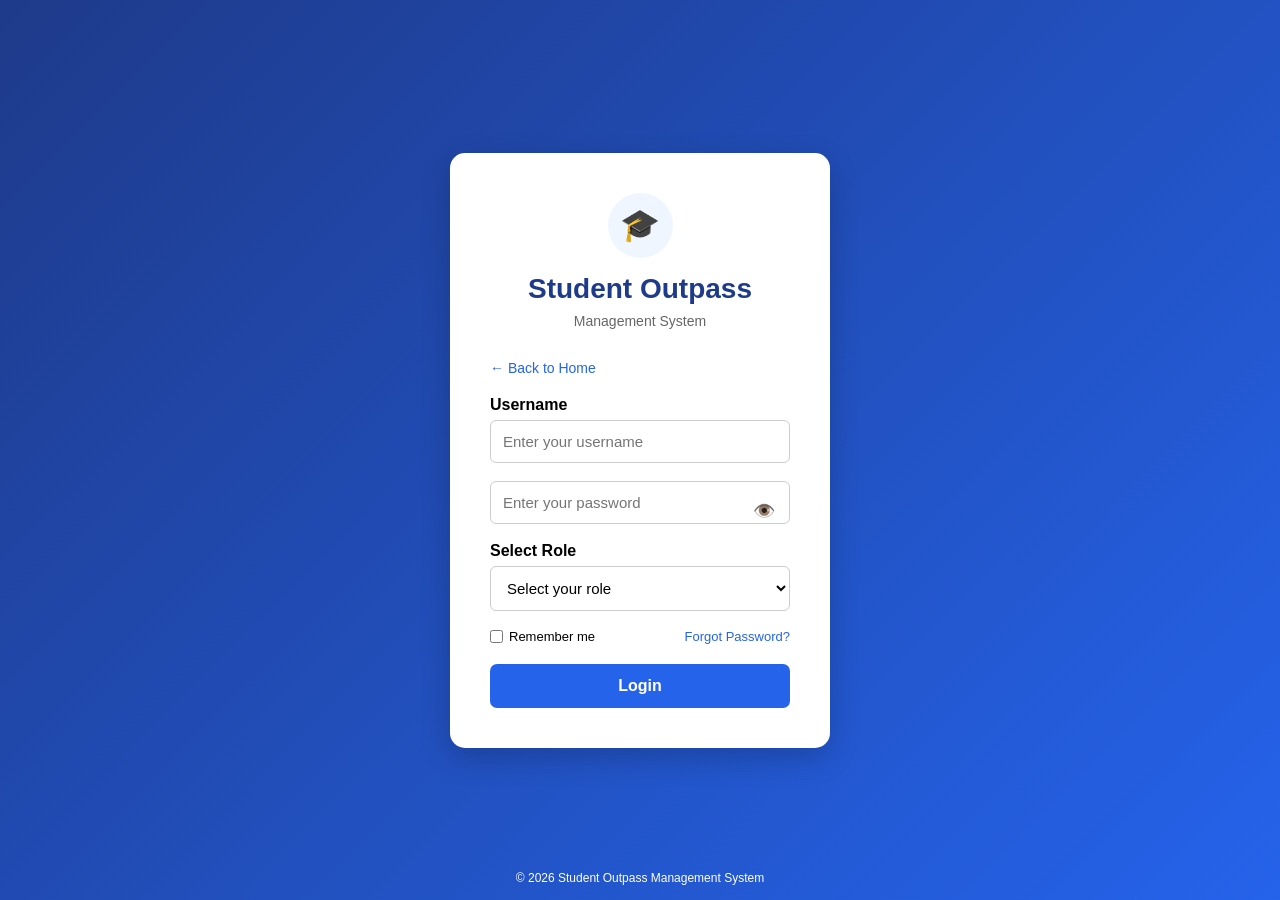
==== Frontend/home/index.html @ 983e110a "Add student outpass management system frontend" ====
<!DOCTYPE html>
<html lang="en">

<head>
    <meta charset="UTF-8">
    <meta name="viewport" content="width=device-width, initial-scale=1.0">

    <title>Student Outpass Management System</title>

    <link rel="stylesheet" href="style.css">
</head>

<body>

    <div class="login-box">
       

    <div class="logo">
        🎓
    </div>

    <h1>Student Outpass</h1>

    <p>Management System</p>
    <!-- Back to Home -->
            <a href="home.html" class="back-home">
                ← Back to Home
            </a>
            <form id="loginForm">

                <label for="username">Username</label>
                <input 
                    type="text" 
                    id="username" 
                    placeholder="Enter your username"
                >
<small id="usernameError" class="error"></small>
                <div class="password-container">

    <input 
        type="password"
        id="password"
        placeholder="Enter your password"
    >

    <button type="button" id="togglePassword">
        👁️
    </button>

</div>
                <small id="passwordError" class="error"></small>
                <label for="role">Select Role</label>

<select id="role">
    <option value="">Select your role</option>
    <option value="student">Student</option>
    <option value="mentor">Mentor</option>
    <option value="faculty">Faculty</option>
    <option value="hod">HOD</option>
    <option value="admin">Admin</option>
</select>
<small id="roleError" class="error"></small>
<div class="login-options">

    <label class="remember">
        <input type="checkbox" id="remember">
        Remember me
    </label>

    <a href="#" class="forgot-password">
        Forgot Password?
    </a>

</div>

                <button type="submit">Login</button>

            </form>

        </div>

    </div>
 <footer>
    © 2026 Student Outpass Management System
</footer>

</body>

</html>
---- Frontend/home/style.css ----
/* Remove default spacing */
* {
    margin: 0;
    padding: 0;
    box-sizing: border-box;
}

/* Full page */

    body {
    font-family: Arial, sans-serif;
    min-height: 100vh;

    display: flex;
    justify-content: center;
    align-items: center;

    background: linear-gradient(135deg, #1e3a8a, #2563eb);
}

/* Outer container */
.login-container {
    width: 100%;
    display: flex;
    justify-content: center;
    align-items: center;
}

/* Login box */
.login-box {
    width: 380px;
    padding: 40px;

    background: white;

    border-radius: 15px;

    box-shadow: 0 10px 30px rgba(0, 0, 0, 0.2);
}

/* Heading */
.login-box h1 {
    text-align: center;
    margin-bottom: 8px;
    color: #1e3a8a;
    font-size: 28px;
}


/* Description */
.login-box p {
    text-align: center;
    margin-bottom: 30px;
    color: #666;
    font-size: 14px;
}

/* Labels */
.login-box label {
    display: block;
    margin-bottom: 6px;
    font-weight: bold;
}

/* Input fields */
.login-box input {
    width: 100%;
    padding: 12px;

    margin-bottom: 18px;

    border: 1px solid #ccc;
    border-radius: 6px;

    font-size: 15px;
}

/* Input focus */
.login-box input:focus {
    outline: none;
    border-color: #2563eb;
}

/* Login button */
.login-box button {
    width: 100%;
    padding: 13px;

    border: none;
    border-radius: 7px;

    background: #2563eb;
    color: white;

    font-size: 16px;
    font-weight: bold;

    cursor: pointer;

    transition: 0.3s;
}

.login-box button:hover {
    background: #1e3a8a;
    transform: translateY(-2px);
}
.login-box select {
    width: 100%;
    padding: 12px;

    margin-bottom: 18px;

    border: 1px solid #ccc;
    border-radius: 6px;

    font-size: 15px;
    background: white;
}
.login-options {
    display: flex;
    justify-content: space-between;
    align-items: center;

    margin-bottom: 20px;

    font-size: 13px;
}

.remember {
    display: flex !important;
    align-items: center;
    gap: 6px;
    margin: 0 !important;
    font-weight: normal !important;
}

.remember input {
    width: auto !important;
    margin: 0 !important;
}

.forgot-password {
    color: #2563eb;
    text-decoration: none;
}

.forgot-password:hover {
    text-decoration: underline;
}
.error {
    display: block;
    color: #dc2626;
    font-size: 12px;
    margin-top: -12px;
    margin-bottom: 12px;
}
.password-container {
    position: relative;
    width: 100%;
}

.password-container input {
    padding-right: 45px;
}

#togglePassword {
    position: absolute;

    right: 10px;
    top: 50%;

    transform: translateY(-50%);

    width: auto;
    padding: 5px;

    background: transparent;
    color: #333;

    border: none;

    font-size: 18px;
}

.password-container {
    position: relative;
    width: 100%;
}

.password-container input {
    padding-right: 45px;
}

#togglePassword {
    position: absolute;

    right: 10px;
    top: 50%;

    transform: translateY(-50%);

    width: auto;
    padding: 5px;

    background: transparent;
    color: #333;

    border: none;

    font-size: 18px;
}

#togglePassword:hover {
    background: transparent;
    transform: translateY(-50%);
}
.login-box button {
    width: 100%;
}
.logo {
    width: 65px;
    height: 65px;

    margin: 0 auto 15px;

    display: flex;
    justify-content: center;
    align-items: center;

    background: #eff6ff;

    border-radius: 50%;

    font-size: 32px;
}

footer {
    position: fixed;
    bottom: 15px;

    width: 100%;

    text-align: center;

    color: white;

    font-size: 12px;
}
@media (max-width: 500px) {

    .login-box {
        width: 90%;
        padding: 30px 25px;
    }

    .login-box h1 {
        font-size: 24px;
    }

    footer {
        font-size: 11px;
    }
}
.back-home {
    display: inline-block;

    margin-bottom: 20px;

    color: #2563eb;

    text-decoration: none;

    font-size: 14px;
}

.back-home:hover {
    text-decoration: underline;
}
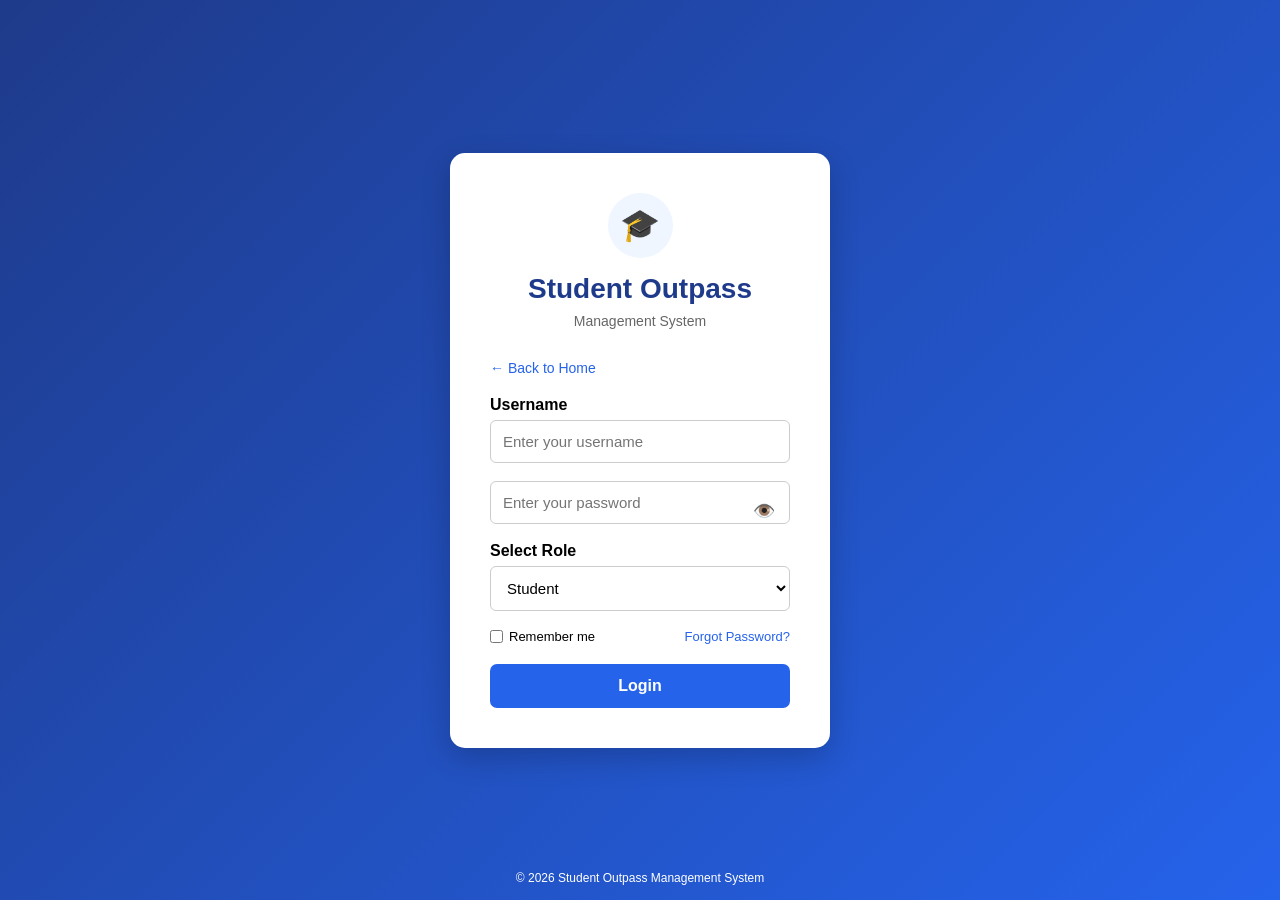
==== commit b7565dcd: "added  changes" ====
--- a/Frontend/home/index.html
+++ b/Frontend/home/index.html
@@ -9,9 +9,7 @@
 
     <link rel="stylesheet" href="style.css">
 </head>
-
 <body>
-
     <div class="login-box">
        
 
@@ -52,7 +50,6 @@
                 <label for="role">Select Role</label>
 
 <select id="role">
-    <option value="">Select your role</option>
     <option value="student">Student</option>
     <option value="mentor">Mentor</option>
     <option value="faculty">Faculty</option>
@@ -83,7 +80,7 @@
  <footer>
     © 2026 Student Outpass Management System
 </footer>
-
+<script src="login.js"></script>
 </body>
 
 </html>
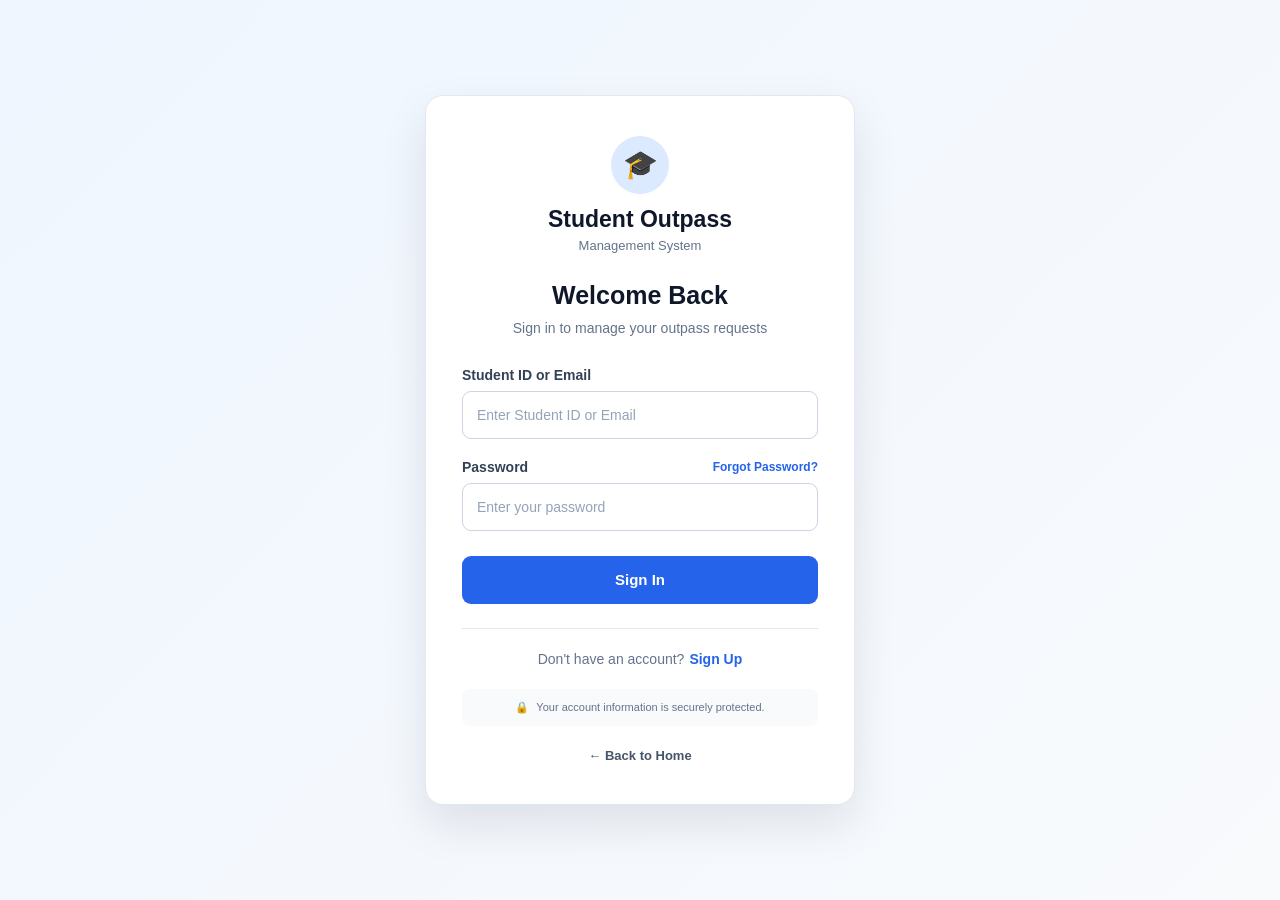
==== commit 25f8594b: "add fastapi" ====
--- a/Frontend/home/index.html
+++ b/Frontend/home/index.html
@@ -3,84 +3,171 @@
 
 <head>
     <meta charset="UTF-8">
-    <meta name="viewport" content="width=device-width, initial-scale=1.0">
 
-    <title>Student Outpass Management System</title>
-
-    <link rel="stylesheet" href="style.css">
-</head>
-<body>
-    <div class="login-box">
-       
-
-    <div class="logo">
-        🎓
-    </div>
-
-    <h1>Student Outpass</h1>
-
-    <p>Management System</p>
-    <!-- Back to Home -->
-            <a href="home.html" class="back-home">
-                ← Back to Home
-            </a>
-            <form id="loginForm">
-
-                <label for="username">Username</label>
-                <input 
-                    type="text" 
-                    id="username" 
-                    placeholder="Enter your username"
-                >
-<small id="usernameError" class="error"></small>
-                <div class="password-container">
-
-    <input 
-        type="password"
-        id="password"
-        placeholder="Enter your password"
+    <meta
+        name="viewport"
+        content="width=device-width, initial-scale=1.0"
     >
 
-    <button type="button" id="togglePassword">
-        👁️
-    </button>
+    <meta
+        name="description"
+        content="Student Outpass Management System - Student Login"
+    >
 
-</div>
-                <small id="passwordError" class="error"></small>
-                <label for="role">Select Role</label>
+    <title>Student Login | Outpass Management System</title>
 
-<select id="role">
-    <option value="student">Student</option>
-    <option value="mentor">Mentor</option>
-    <option value="faculty">Faculty</option>
-    <option value="hod">HOD</option>
-    <option value="admin">Admin</option>
-</select>
-<small id="roleError" class="error"></small>
-<div class="login-options">
+    <link
+        rel="stylesheet"
+        href="style.css"
+    >
+</head>
 
-    <label class="remember">
-        <input type="checkbox" id="remember">
-        Remember me
-    </label>
+<body>
 
-    <a href="#" class="forgot-password">
-        Forgot Password?
-    </a>
+    <main class="auth-page">
 
-</div>
+        <section class="auth-card" aria-labelledby="login-title">
 
-                <button type="submit">Login</button>
+            <!-- Logo / Brand -->
+            <div class="brand">
+
+                <div class="brand-icon" aria-hidden="true">
+                    🎓
+                </div>
+
+                <h1>
+                    Student Outpass
+                </h1>
+
+                <p>
+                    Management System
+                </p>
+
+            </div>
+
+
+            <!-- Login Heading -->
+            <div class="auth-heading">
+
+                <h2 id="login-title">
+                    Welcome Back
+                </h2>
+
+                <p>
+                    Sign in to manage your outpass requests
+                </p>
+
+            </div>
+
+
+            <!-- Login Form -->
+            <form id="loginForm" novalidate>
+
+                <!-- Student ID / Email -->
+                <div class="form-group">
+
+                    <label for="identifier">
+                        Student ID or Email
+                    </label>
+
+                    <input
+                        type="text"
+                        id="identifier"
+                        name="identifier"
+                        placeholder="Enter Student ID or Email"
+                        autocomplete="username"
+                        required
+                    >
+
+                </div>
+
+
+                <!-- Password -->
+                <div class="form-group">
+
+                    <div class="password-label-row">
+
+                        <label for="password">
+                            Password
+                        </label>
+
+                        <a
+                            href="forgot-password.html"
+                            class="forgot-link"
+                        >
+                            Forgot Password?
+                        </a>
+
+                    </div>
+
+                    <input
+                        type="password"
+                        id="password"
+                        name="password"
+                        placeholder="Enter your password"
+                        autocomplete="current-password"
+                        required
+                    >
+
+                </div>
+
+
+                <!-- Sign In -->
+                <button
+                    type="submit"
+                    class="signin-btn"
+                >
+                    Sign In
+                </button>
 
             </form>
 
-        </div>
 
-    </div>
- <footer>
-    © 2026 Student Outpass Management System
-</footer>
-<script src="login.js"></script>
+            <!-- Sign Up -->
+            <div class="signup-section">
+
+                <span>
+                    Don't have an account?
+                </span>
+
+                <a
+                    href="signup.html"
+                    class="signup-link"
+                >
+                    Sign Up
+                </a>
+
+            </div>
+
+
+            <!-- Security Information -->
+            <div class="security-note">
+
+                <span aria-hidden="true">🔒</span>
+
+                <span>
+                    Your account information is securely protected.
+                </span>
+
+            </div>
+
+
+            <!-- Back to Home -->
+            <div class="back-home">
+
+                <a href="home.html">
+                    ← Back to Home
+                </a>
+
+            </div>
+
+        </section>
+
+    </main>
+
+
+    <script src="login.js"></script>
+
 </body>
 
 </html>
--- a/Frontend/home/style.css
+++ b/Frontend/home/style.css
@@ -1,279 +1,498 @@
-
-/* Remove default spacing */
+/* ============================================================
+   GLOBAL RESET
+   ============================================================ */
+
 * {
     margin: 0;
     padding: 0;
     box-sizing: border-box;
 }
 
-/* Full page */
-
-    body {
-    font-family: Arial, sans-serif;
+
+/* ============================================================
+   ROOT
+   ============================================================ */
+
+:root {
+    --primary: #2563eb;
+    --primary-dark: #1d4ed8;
+    --background: #f1f5f9;
+    --card: #ffffff;
+    --text: #0f172a;
+    --muted: #64748b;
+    --border: #cbd5e1;
+    --danger: #dc2626;
+    --success: #16a34a;
+}
+
+
+/* ============================================================
+   BODY
+   ============================================================ */
+
+body {
     min-height: 100vh;
 
+    font-family:
+        Arial,
+        Helvetica,
+        sans-serif;
+
+    background:
+        linear-gradient(
+            135deg,
+            #eff6ff,
+            #f8fafc
+        );
+
+    color: var(--text);
+}
+
+
+/* ============================================================
+   AUTH PAGE
+   ============================================================ */
+
+.auth-page {
+    min-height: 100vh;
+
     display: flex;
+
     justify-content: center;
+
     align-items: center;
 
-    background: linear-gradient(135deg, #1e3a8a, #2563eb);
-}
-
-/* Outer container */
-.login-container {
+    padding: 30px 20px;
+}
+
+
+/* ============================================================
+   AUTH CARD
+   ============================================================ */
+
+.auth-card {
     width: 100%;
+    max-width: 430px;
+
+    background: var(--card);
+
+    padding: 40px 36px;
+
+    border-radius: 18px;
+
+    border: 1px solid #e2e8f0;
+
+    box-shadow:
+        0 20px 45px rgba(15, 23, 42, 0.10);
+
+    animation: cardAppear 0.45s ease;
+}
+
+
+/* ============================================================
+   CARD ANIMATION
+   ============================================================ */
+
+@keyframes cardAppear {
+
+    from {
+        opacity: 0;
+        transform: translateY(15px);
+    }
+
+    to {
+        opacity: 1;
+        transform: translateY(0);
+    }
+}
+
+
+/* ============================================================
+   BRAND
+   ============================================================ */
+
+.brand {
+    text-align: center;
+
+    margin-bottom: 28px;
+}
+
+
+.brand-icon {
+    width: 58px;
+    height: 58px;
+
+    margin: 0 auto 12px;
+
     display: flex;
+
+    align-items: center;
     justify-content: center;
+
+    background: #dbeafe;
+
+    border-radius: 50%;
+
+    font-size: 28px;
+}
+
+
+.brand h1 {
+    font-size: 23px;
+
+    font-weight: 700;
+
+    color: var(--text);
+}
+
+
+.brand p {
+    margin-top: 5px;
+
+    font-size: 13px;
+
+    color: var(--muted);
+}
+
+
+/* ============================================================
+   AUTH HEADING
+   ============================================================ */
+
+.auth-heading {
+    text-align: center;
+
+    margin-bottom: 28px;
+}
+
+
+.auth-heading h2 {
+    font-size: 25px;
+
+    margin-bottom: 8px;
+}
+
+
+.auth-heading p {
+    font-size: 14px;
+
+    line-height: 1.5;
+
+    color: var(--muted);
+}
+
+
+/* ============================================================
+   FORM GROUP
+   ============================================================ */
+
+.form-group {
+    margin-bottom: 20px;
+}
+
+
+.form-group label {
+    display: block;
+
+    margin-bottom: 8px;
+
+    font-size: 14px;
+
+    font-weight: 600;
+
+    color: #334155;
+}
+
+
+/* ============================================================
+   PASSWORD LABEL ROW
+   ============================================================ */
+
+.password-label-row {
+    display: flex;
+
     align-items: center;
-}
-
-/* Login box */
-.login-box {
-    width: 380px;
-    padding: 40px;
-
-    background: white;
-
-    border-radius: 15px;
-
-    box-shadow: 0 10px 30px rgba(0, 0, 0, 0.2);
-}
-
-/* Heading */
-.login-box h1 {
+
+    justify-content: space-between;
+
+    gap: 10px;
+}
+
+
+.password-label-row label {
+    margin-bottom: 8px;
+}
+
+
+/* ============================================================
+   INPUT
+   ============================================================ */
+
+.form-group input {
+    width: 100%;
+
+    height: 48px;
+
+    padding: 0 14px;
+
+    border: 1px solid var(--border);
+
+    border-radius: 9px;
+
+    outline: none;
+
+    background: #ffffff;
+
+    color: var(--text);
+
+    font-size: 14px;
+
+    transition:
+        border-color 0.2s ease,
+        box-shadow 0.2s ease;
+}
+
+
+.form-group input::placeholder {
+    color: #94a3b8;
+}
+
+
+.form-group input:hover {
+    border-color: #94a3b8;
+}
+
+
+.form-group input:focus {
+    border-color: var(--primary);
+
+    box-shadow:
+        0 0 0 3px rgba(37, 99, 235, 0.12);
+}
+
+
+/* ============================================================
+   FORGOT PASSWORD
+   ============================================================ */
+
+.forgot-link {
+    margin-bottom: 8px;
+
+    font-size: 12px;
+
+    font-weight: 600;
+
+    color: var(--primary);
+
+    text-decoration: none;
+
+    white-space: nowrap;
+}
+
+
+.forgot-link:hover {
+    color: var(--primary-dark);
+
+    text-decoration: underline;
+}
+
+
+/* ============================================================
+   SIGN IN BUTTON
+   ============================================================ */
+
+.signin-btn {
+    width: 100%;
+
+    height: 48px;
+
+    margin-top: 5px;
+
+    border: none;
+
+    border-radius: 9px;
+
+    background: var(--primary);
+
+    color: #ffffff;
+
+    font-size: 15px;
+
+    font-weight: 700;
+
+    cursor: pointer;
+
+    transition:
+        background 0.2s ease,
+        transform 0.15s ease,
+        box-shadow 0.2s ease;
+}
+
+
+.signin-btn:hover {
+    background: var(--primary-dark);
+
+    box-shadow:
+        0 8px 18px rgba(37, 99, 235, 0.25);
+}
+
+
+.signin-btn:active {
+    transform: translateY(1px);
+}
+
+
+.signin-btn:disabled {
+    opacity: 0.65;
+
+    cursor: not-allowed;
+
+    box-shadow: none;
+}
+
+
+/* ============================================================
+   SIGN UP SECTION
+   ============================================================ */
+
+.signup-section {
+    display: flex;
+
+    justify-content: center;
+
+    align-items: center;
+
+    gap: 5px;
+
+    margin-top: 24px;
+
+    padding-top: 22px;
+
+    border-top: 1px solid #e2e8f0;
+
+    font-size: 14px;
+
+    color: var(--muted);
+}
+
+
+.signup-link {
+    color: var(--primary);
+
+    font-weight: 700;
+
+    text-decoration: none;
+}
+
+
+.signup-link:hover {
+    color: var(--primary-dark);
+
+    text-decoration: underline;
+}
+
+
+/* ============================================================
+   SECURITY NOTE
+   ============================================================ */
+
+.security-note {
+    display: flex;
+
+    justify-content: center;
+
+    align-items: center;
+
+    gap: 7px;
+
+    margin-top: 22px;
+
+    padding: 11px 12px;
+
+    border-radius: 8px;
+
+    background: #f8fafc;
+
+    color: var(--muted);
+
+    font-size: 11px;
+
+    line-height: 1.4;
+
     text-align: center;
-    margin-bottom: 8px;
-    color: #1e3a8a;
-    font-size: 28px;
-}
-
-
-/* Description */
-.login-box p {
+}
+
+
+/* ============================================================
+   BACK TO HOME
+   ============================================================ */
+
+.back-home {
     text-align: center;
-    margin-bottom: 30px;
-    color: #666;
-    font-size: 14px;
-}
-
-/* Labels */
-.login-box label {
-    display: block;
-    margin-bottom: 6px;
-    font-weight: bold;
-}
-
-/* Input fields */
-.login-box input {
-    width: 100%;
-    padding: 12px;
-
-    margin-bottom: 18px;
-
-    border: 1px solid #ccc;
-    border-radius: 6px;
-
-    font-size: 15px;
-}
-
-/* Input focus */
-.login-box input:focus {
-    outline: none;
-    border-color: #2563eb;
-}
-
-/* Login button */
-.login-box button {
-    width: 100%;
-    padding: 13px;
-
-    border: none;
-    border-radius: 7px;
-
-    background: #2563eb;
-    color: white;
-
-    font-size: 16px;
-    font-weight: bold;
-
-    cursor: pointer;
-
-    transition: 0.3s;
-}
-
-.login-box button:hover {
-    background: #1e3a8a;
-    transform: translateY(-2px);
-}
-.login-box select {
-    width: 100%;
-    padding: 12px;
-
-    margin-bottom: 18px;
-
-    border: 1px solid #ccc;
-    border-radius: 6px;
-
-    font-size: 15px;
-    background: white;
-}
-.login-options {
-    display: flex;
-    justify-content: space-between;
-    align-items: center;
-
-    margin-bottom: 20px;
+
+    margin-top: 20px;
+}
+
+
+.back-home a {
+    color: #475569;
 
     font-size: 13px;
-}
-
-.remember {
-    display: flex !important;
-    align-items: center;
-    gap: 6px;
-    margin: 0 !important;
-    font-weight: normal !important;
-}
-
-.remember input {
-    width: auto !important;
-    margin: 0 !important;
-}
-
-.forgot-password {
-    color: #2563eb;
+
+    font-weight: 600;
+
     text-decoration: none;
 }
 
-.forgot-password:hover {
+
+.back-home a:hover {
+    color: var(--primary);
+
     text-decoration: underline;
 }
-.error {
-    display: block;
-    color: #dc2626;
-    font-size: 12px;
-    margin-top: -12px;
-    margin-bottom: 12px;
-}
-.password-container {
-    position: relative;
-    width: 100%;
-}
-
-.password-container input {
-    padding-right: 45px;
-}
-
-#togglePassword {
-    position: absolute;
-
-    right: 10px;
-    top: 50%;
-
-    transform: translateY(-50%);
-
-    width: auto;
-    padding: 5px;
-
-    background: transparent;
-    color: #333;
-
-    border: none;
-
-    font-size: 18px;
-}
-
-.password-container {
-    position: relative;
-    width: 100%;
-}
-
-.password-container input {
-    padding-right: 45px;
-}
-
-#togglePassword {
-    position: absolute;
-
-    right: 10px;
-    top: 50%;
-
-    transform: translateY(-50%);
-
-    width: auto;
-    padding: 5px;
-
-    background: transparent;
-    color: #333;
-
-    border: none;
-
-    font-size: 18px;
-}
-
-#togglePassword:hover {
-    background: transparent;
-    transform: translateY(-50%);
-}
-.login-box button {
-    width: 100%;
-}
-.logo {
-    width: 65px;
-    height: 65px;
-
-    margin: 0 auto 15px;
-
-    display: flex;
-    justify-content: center;
-    align-items: center;
-
-    background: #eff6ff;
-
-    border-radius: 50%;
-
-    font-size: 32px;
-}
-
-footer {
-    position: fixed;
-    bottom: 15px;
-
-    width: 100%;
-
-    text-align: center;
-
-    color: white;
-
-    font-size: 12px;
-}
-@media (max-width: 500px) {
-
-    .login-box {
-        width: 90%;
-        padding: 30px 25px;
-    }
-
-    .login-box h1 {
-        font-size: 24px;
-    }
-
-    footer {
-        font-size: 11px;
-    }
-}
-.back-home {
-    display: inline-block;
-
-    margin-bottom: 20px;
-
-    color: #2563eb;
-
-    text-decoration: none;
-
-    font-size: 14px;
-}
-
-.back-home:hover {
-    text-decoration: underline;
+
+
+/* ============================================================
+   ACCESSIBILITY
+   ============================================================ */
+
+a:focus-visible,
+button:focus-visible,
+input:focus-visible {
+    outline: 3px solid rgba(37, 99, 235, 0.35);
+
+    outline-offset: 2px;
+}
+
+
+/* ============================================================
+   MOBILE
+   ============================================================ */
+
+@media (max-width: 480px) {
+
+    .auth-page {
+        padding: 20px 14px;
+    }
+
+    .auth-card {
+        padding: 30px 22px;
+
+        border-radius: 14px;
+    }
+
+    .brand h1 {
+        font-size: 21px;
+    }
+
+    .auth-heading h2 {
+        font-size: 22px;
+    }
+
+    .signup-section {
+        flex-direction: column;
+
+        gap: 4px;
+    }
+
 }
